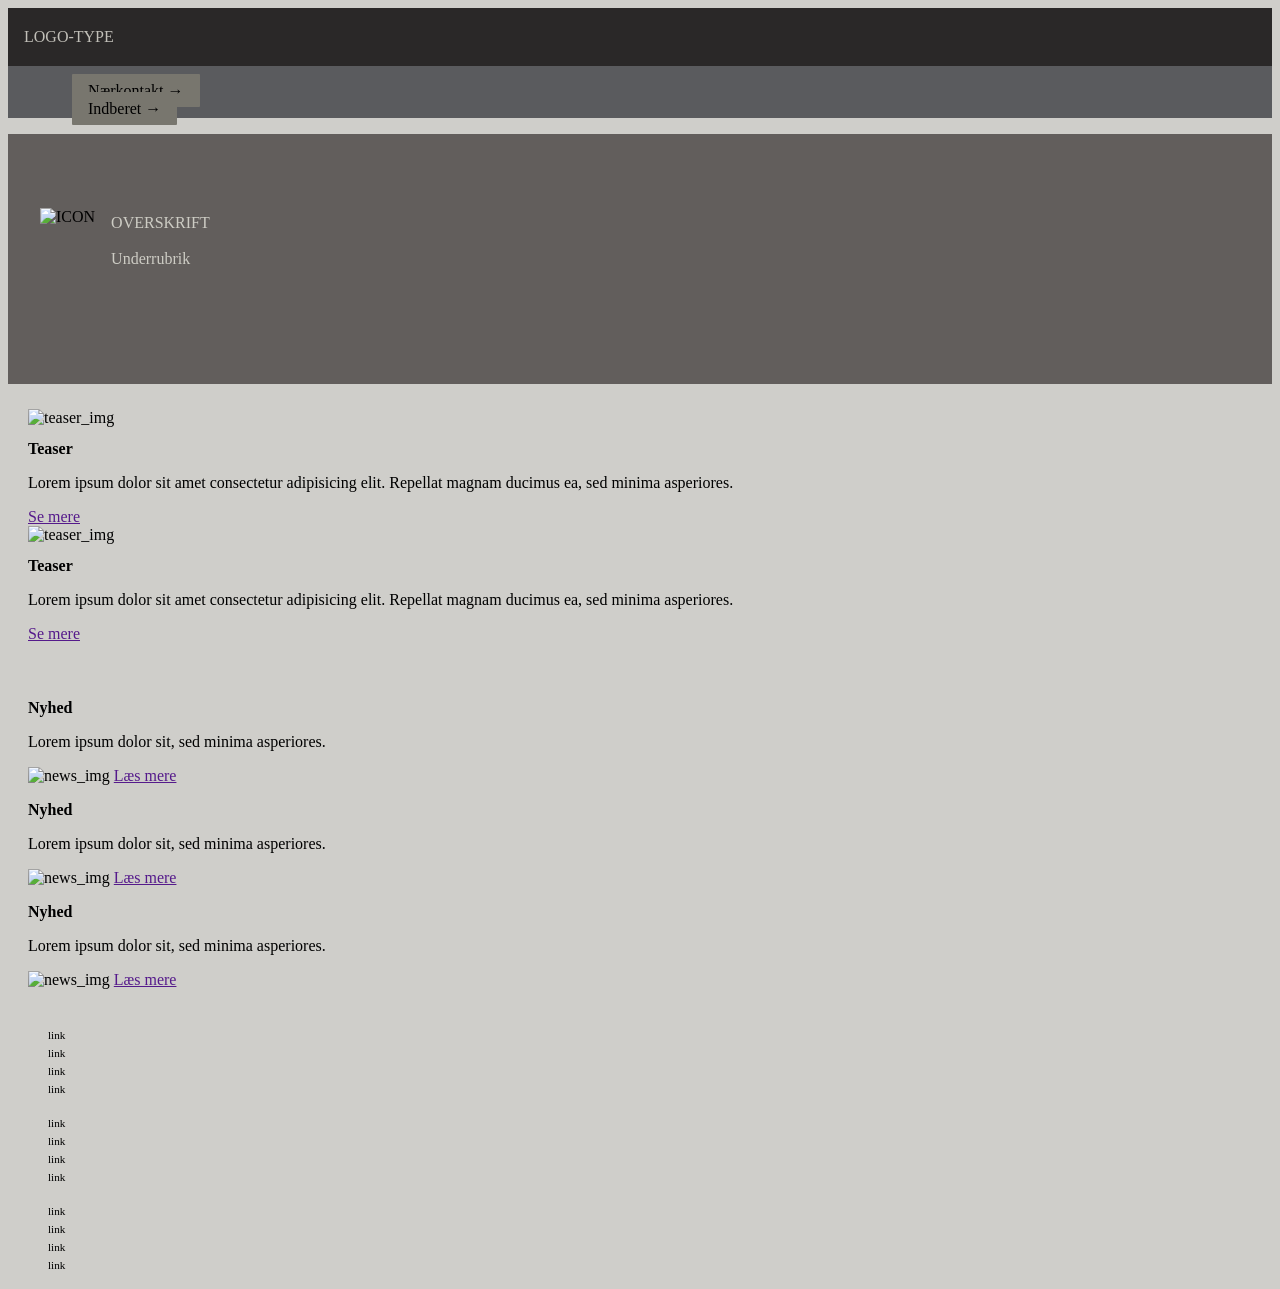
==== index.html @ 65f19b1c "Initializes project" ====
<!DOCTYPE html>
<html lang="en">
  <head>
    <meta charset="UTF-8" />
    <meta http-equiv="X-UA-Compatible" content="IE=edge" />
    <meta name="viewport" content="width=device-width, initial-scale=1.0" />
    <link rel="stylesheet" href="css/reset.css" />
    <link rel="stylesheet" href="css/custom.css" />
    <link rel="stylesheet" href="css/fonts.css" />
    <link rel="stylesheet" href="css/general.css" />
    <link rel="stylesheet" href="css/layout.css" />
    <link rel="stylesheet" href="css/burger.css" />
    <link rel="stylesheet" href="css/cards.css" />
    <link rel="icon" type="image/png" href="img/fav.png" />
    <title>Emergency Site</title>
  </head>
  <body id="frontpage">
    <header>
      <nav>
        <div id="logotype-wrapper" class="logo">
          <a href="index.html"> LOGO-TYPE </a>
        </div>
        <ul class="menu">
          <li><a class="menuItem" href="instruction.html">Nærkontakt </a></li>
          <li><a class="menuItem" href="register.html">Indberet</a></li>
        </ul>
        <button class="burger">
          <span class="line"></span>
          <span class="line"></span>
          <span class="line"></span>
        </button>
      </nav>
    </header>
    <section id="main-disclamer">
      <div id="main-disclamer-content">
        <img src="warning" alt="ICON" />
        <div>
          <h1>OVERSKRIFT</h1>
          <p class="sub">Underrubrik</p>
        </div>
      </div>
    </section>
    <main>
      <section id="daily">
        <article class="daily_card">
          <img src="" alt="teaser_img" />
          <div class="daily_text">
            <h2>Teaser</h2>
            <p>
              Lorem ipsum dolor sit amet consectetur adipisicing elit. Repellat
              magnam ducimus ea, sed minima asperiores.
            </p>
            <a href="" class="cta_btn">Se mere</a>
          </div>
        </article>
        <article class="daily_card">
          <img src="" alt="teaser_img" />
          <div class="daily_text">
            <h2>Teaser</h2>
            <p>
              Lorem ipsum dolor sit amet consectetur adipisicing elit. Repellat
              magnam ducimus ea, sed minima asperiores.
            </p>
            <a href="" class="cta_btn">Se mere</a>
          </div>
        </article>
      </section>
      <section id="breaking">
        <article class="news_card">
          <h3>Nyhed</h3>
          <p>Lorem ipsum dolor sit, sed minima asperiores.</p>
          <img src="" alt="news_img" />
          <a class="cta_btn" href="">Læs mere</a>
        </article>
        <article class="news_card">
          <h3>Nyhed</h3>
          <p>Lorem ipsum dolor sit, sed minima asperiores.</p>
          <img src="" alt="news_img" />
          <a class="cta_btn" href="">Læs mere</a>
        </article>
        <article class="news_card">
          <h3>Nyhed</h3>
          <p>Lorem ipsum dolor sit, sed minima asperiores.</p>
          <img src="" alt="news_img" />
          <a class="cta_btn" href="">Læs mere</a>
        </article>
      </section>
    </main>

    <footer>
      <nav class="some">
        <ul>
          <li><a href="">link</a></li>
          <li><a href="">link</a></li>
          <li><a href="">link</a></li>
          <li><a href="">link</a></li>
        </ul>
      </nav>
      <nav class="another">
        <ul>
          <li><a href="">link</a></li>
          <li><a href="">link</a></li>
          <li><a href="">link</a></li>
          <li><a href="">link</a></li>
        </ul>
      </nav>
      <nav class="yetanother">
        <ul>
          <li><a href="">link</a></li>
          <li><a href="">link</a></li>
          <li><a href="">link</a></li>
          <li><a href="">link</a></li>
        </ul>
      </nav>
    </footer>
    <script src="js/burger.js"></script>
    <!-- <script src="js/main.js"></script> -->
  </body>
</html>
---- css/custom.css ----
:root {
  /* Colours */
  --color-bg: #cfceca; /* page background /*

  /* Header */
  --color-head-bg: #625e5c;

  /* Logotype */
  --color-logotype-bg: #2a2828;
  --color-text-logotype: #c1bfb8;
  --font-logotype-size: 1rem;

  /* Global menu */
  --color-menu-bg: #5a5b5e;
  /* Links */
  --color-link-bg: #78766e;
  --color-link-hover: #fff; /* used */
  --color-link-active: #99958f; /* used */
  --border-radius-links: 1px;

  /* Headlines og rubrik */
  --font-h1-size: 1rem;
  --font-sub1-size: 1rem;
  --font-h2-size: 1rem;
  --font-h3-size: 1rem;
  --color-headline-bg: #4b4545;
  --color-headline-text-page: #42413d;

  /* Tekst */
  --color-text: #000;
  --color-text-inverted: #cdccc4;

  /*  Marginer */
  --margin-head-bottom: 5px;

  /* Borders */
  --border-radius: 5px;

  /* Cards */
  --color-card-bg: #8a8585;
  --color-cta-card-bg: #d5d2d0;
  /* news-cards */
  --color-news-bg: #dbdad4;
  --color-news-bg-inverted: #585a5e;
  --color-cta-newscard-bg: #787473;
  --color-cta-newscard-bg-inverted: #7b7d83;

  /* Fonts */
  --font-family-sans: ui-sans-serif;
  /* --font-weight-light: 300;
  --font-weight-regular: 400;
  --font-weight-medium: 500;
  --font-weight-bold: 700; */

  /* Text sizes */
  --logotype-size: 1rem;
  --headline1-size: 2rem;
  --headline2-size: 1rem;
  --headline3-size: 1rem;
  --bodytext-size: 1rem;
  --cta-text-size: 1rem;
  --followup-text-size: 1rem;
  --form-submit-size: 1rem;

  /* Infographics */
  --color-info-bg: #676161;
  --color-infobox-1-bg: #cfcec6;
  --color-infobox-2-bg: #969995;
}
---- css/fonts.css ----
@font-face {
  font-family: "Rubik";
  src: url("../fonts/Rubik-VariableFont_wght.woff2") format("woff2"), url("/fonts/Rubik-Regular.woff") format("woff");
  font-weight: var(--font-weight-regular);
  font-style: normal;
}

@font-face {
  font-family: "Rubik";
  src: url("../fonts/Rubik-VariableFont_wght.woff2") format("woff2");
  font-weight: var(--font-weight-bold);
  font-style: normal;
}

@font-face {
  font-family: "Rubik";
  src: url("../fonts/Rubik-VariableFont_wght.woff2") format("woff2");
  font-weight: var(--font-weight-light);
  font-style: normal;
}
@font-face {
  font-family: "Rubik";
  src: url("../fonts/Rubik-VariableFont_wght.woff2") format("woff2");
  font-weight: var(--font-weight-medium);
  font-style: normal;
}
---- css/general.css ----
html {
  font-family: var(--font-family-sans);
  color: var(--color-text);
  background-color: var(--color-bg);
}

header {
  height: min-content;
}

#main-disclamer {
  height: 225px;
  background-color: var(--color-head-bg);
  display: flex;
  justify-content: flex-start;
  align-items: center;
  padding-left: 2rem;
  padding-bottom: 2%;
  margin-bottom: var(--margin-head-bottom);
}

#main-disclamer-content {
  display: flex;
  column-gap: 1rem;
}

main section {
  padding: 20px;
  border-radius: var(--border-radius);
}

h1 {
  font-size: var(--font-h1-size);
  font-weight: var(--font-weight-bold);
  color: var(--color-text-inverted);
  margin: 5px 0;
  line-height: 1.3rem;
  text-align: left;
}

#instruction h1,
#register h1 {
  margin: 40px 0 20px 0;
  padding: 15px 30px;
  background-color: var(--color-head-bg);
  font-size: var(--font-h2-size);
}

#instruction p {
  grid-column: 1/-1;
  margin-bottom: 20px;
  font-size: var(--font-h2-size);
  line-height: 1.5rem;
}

.sub {
  font-size: var(--font-sub1-size);
  font-weight: var(--font-weight-light);
  color: var(--color-text-inverted);
}

h2 {
  font-size: var(--headline2-size);
}

h3 {
  font-size: var(--headline3-size);
}

main>h1 {
  width: calc(80% - 6rem);
}

/* NAVIGATION STRUCTURES */
header>nav {
  height: 100%;
  background-color: var(--color-menu-bg);
}

nav ul {
  list-style: none;
}

a {
  font-family: var(--font-family-sans);
}

nav a {
  text-decoration: none;
  color: var(--color-text);
}

/* Måske skal du lave en ny regel for logotype-wrapper, når du har lavet din logotype */
#logotype-wrapper {
  background-color: var(--color-logotype-bg);
  display: flex;
  justify-content: flex-start;
  align-items: center;
  height: 3.6rem;
}

#logotype-wrapper>a {
  color: var(--color-text-logotype);
  font-size: var(--font-logotype-size);
  font-weight: var(--font-weight-medium);
  width: max-content;
  margin-left: 1rem;
}

/* Global menu */
header nav li a {
  margin: 1.5rem;
  background-color: var(--color-link-bg);
  color: var(--color-text);
  font-size: var(--followup-text-size);
  padding: 0.5rem 1rem;
  border-radius: var(--border-radius-links);
}

/* Pilen efter menu-tekst */
header>nav li>a:after {
  content: " \2192";
}

/* Global menu hover effekt - Lav den om til det, du synes */
nav a:hover {
  background-color: var(--color-link-hover);
}

nav a:active {
  background-color: var(--color-link-active);
}

/* FOOTER */
footer a {
  font-size: 0.7rem;
}
---- css/burger.css ----
.burger {
  width: 30px;
  height: 20px;
  cursor: pointer;
}

.burger .line {
  display: block;
  width: 100%;
  height: 2px;
  background-color: #333333;
  margin-bottom: 5px;
  transition: 0.2s linear;
}
.burger {
  display: none;
}
@media screen and (width < 800px) {
  .menu {
    display: none;
  }
  .logo {
    flex: 0 0 50vw;
  }
  .burger {
    display: block;
    background-color: transparent;
    border: 0;
    flex: 0 0 auto;
    margin: 0 20px;
  }
  .burger.active .line:nth-child(1) {
    transform: rotate(45deg) translate(5px, 5px);
    transition: 0.2s linear;
  }
  .burger.active .line:nth-child(2) {
    opacity: 0;
    transition: 0.15s linear;
  }
  .burger.active .line:nth-child(3) {
    transform: rotate(-45deg) translate(5px, -5px);
    transition: 0.2s linear;
  }
  nav.active .menu {
    display: block;
    background-color: var(--color-menu-bg);
    position: absolute;
    top: 3.6rem;
    right: 0;
    width: clamp(200px, 50vw, 400px);
    z-index: 1;
    opacity: 0.8;
  }
  header > nav li > a:after {
    content: "";
  }
  nav.active .menu li {
    margin: 40px 20px;
    text-align: right;
  }
  nav.active .menu a {
    font-size: 24px;
  }
}
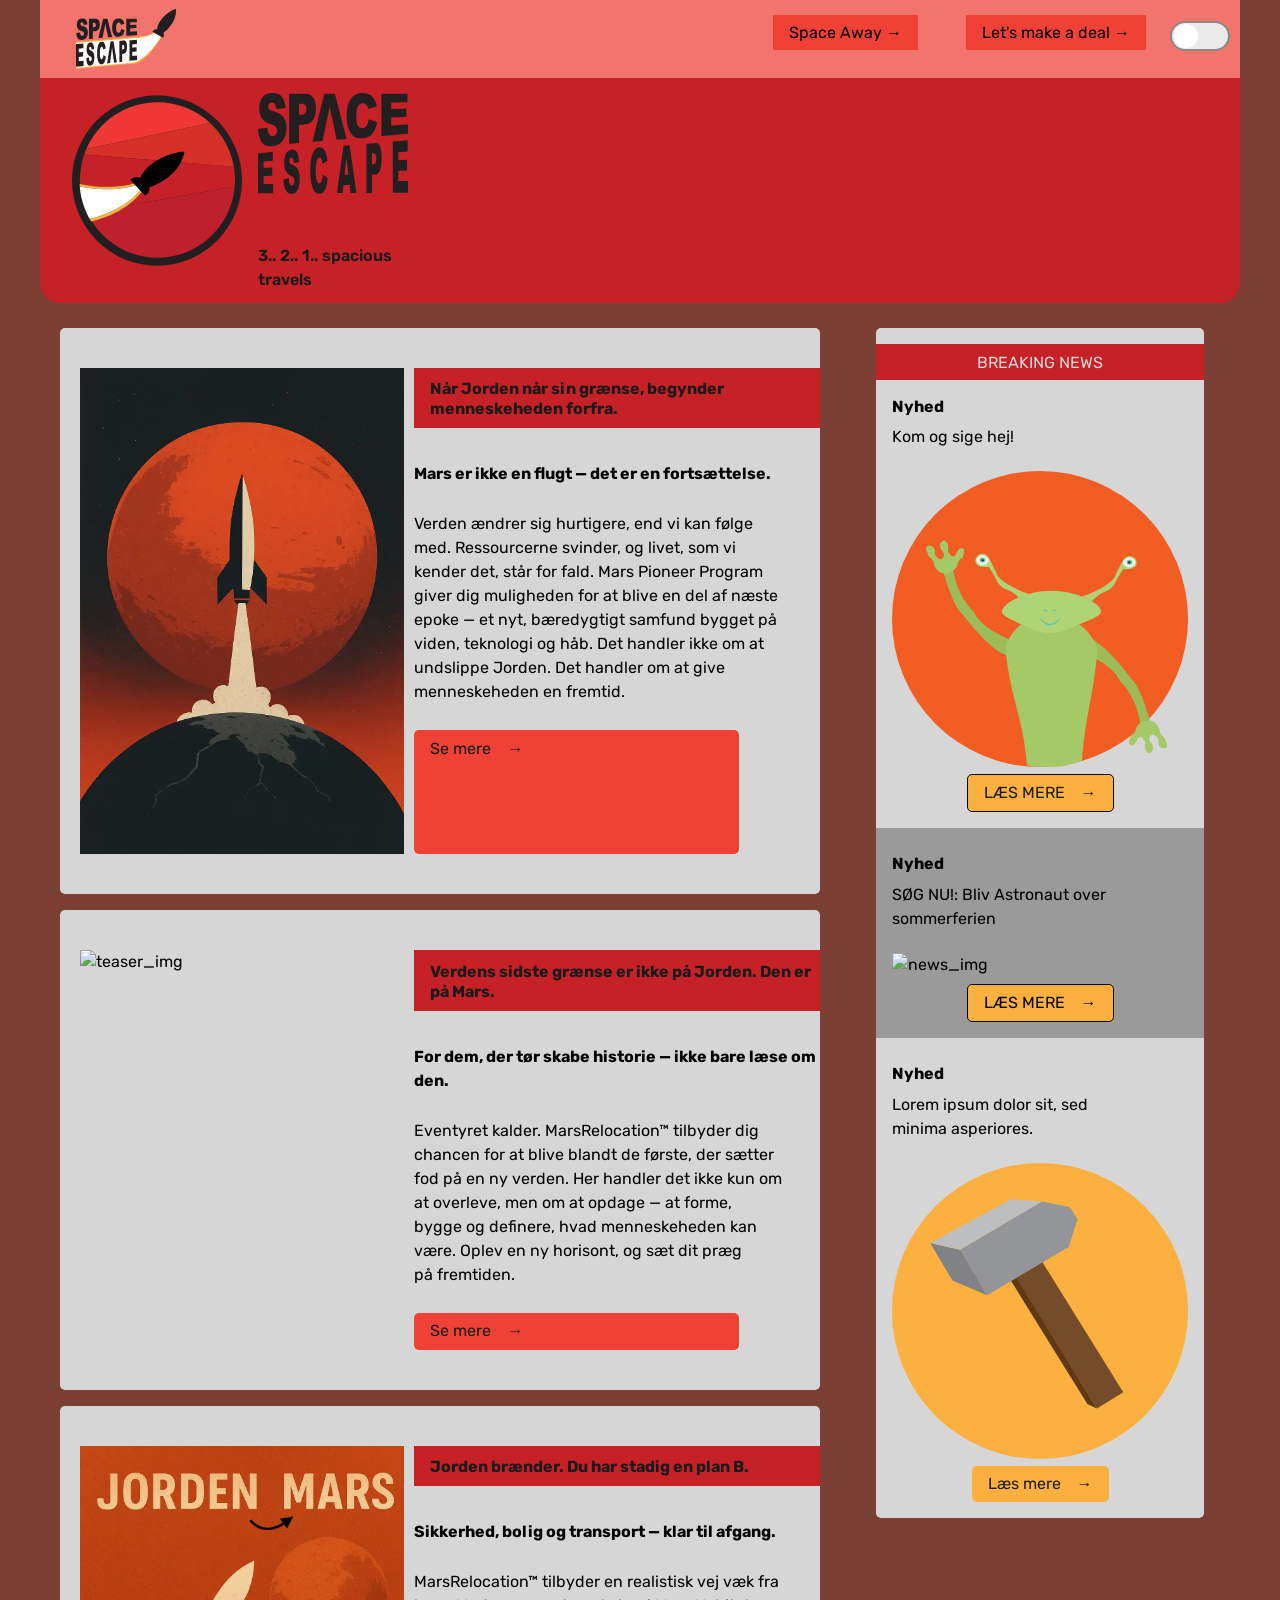
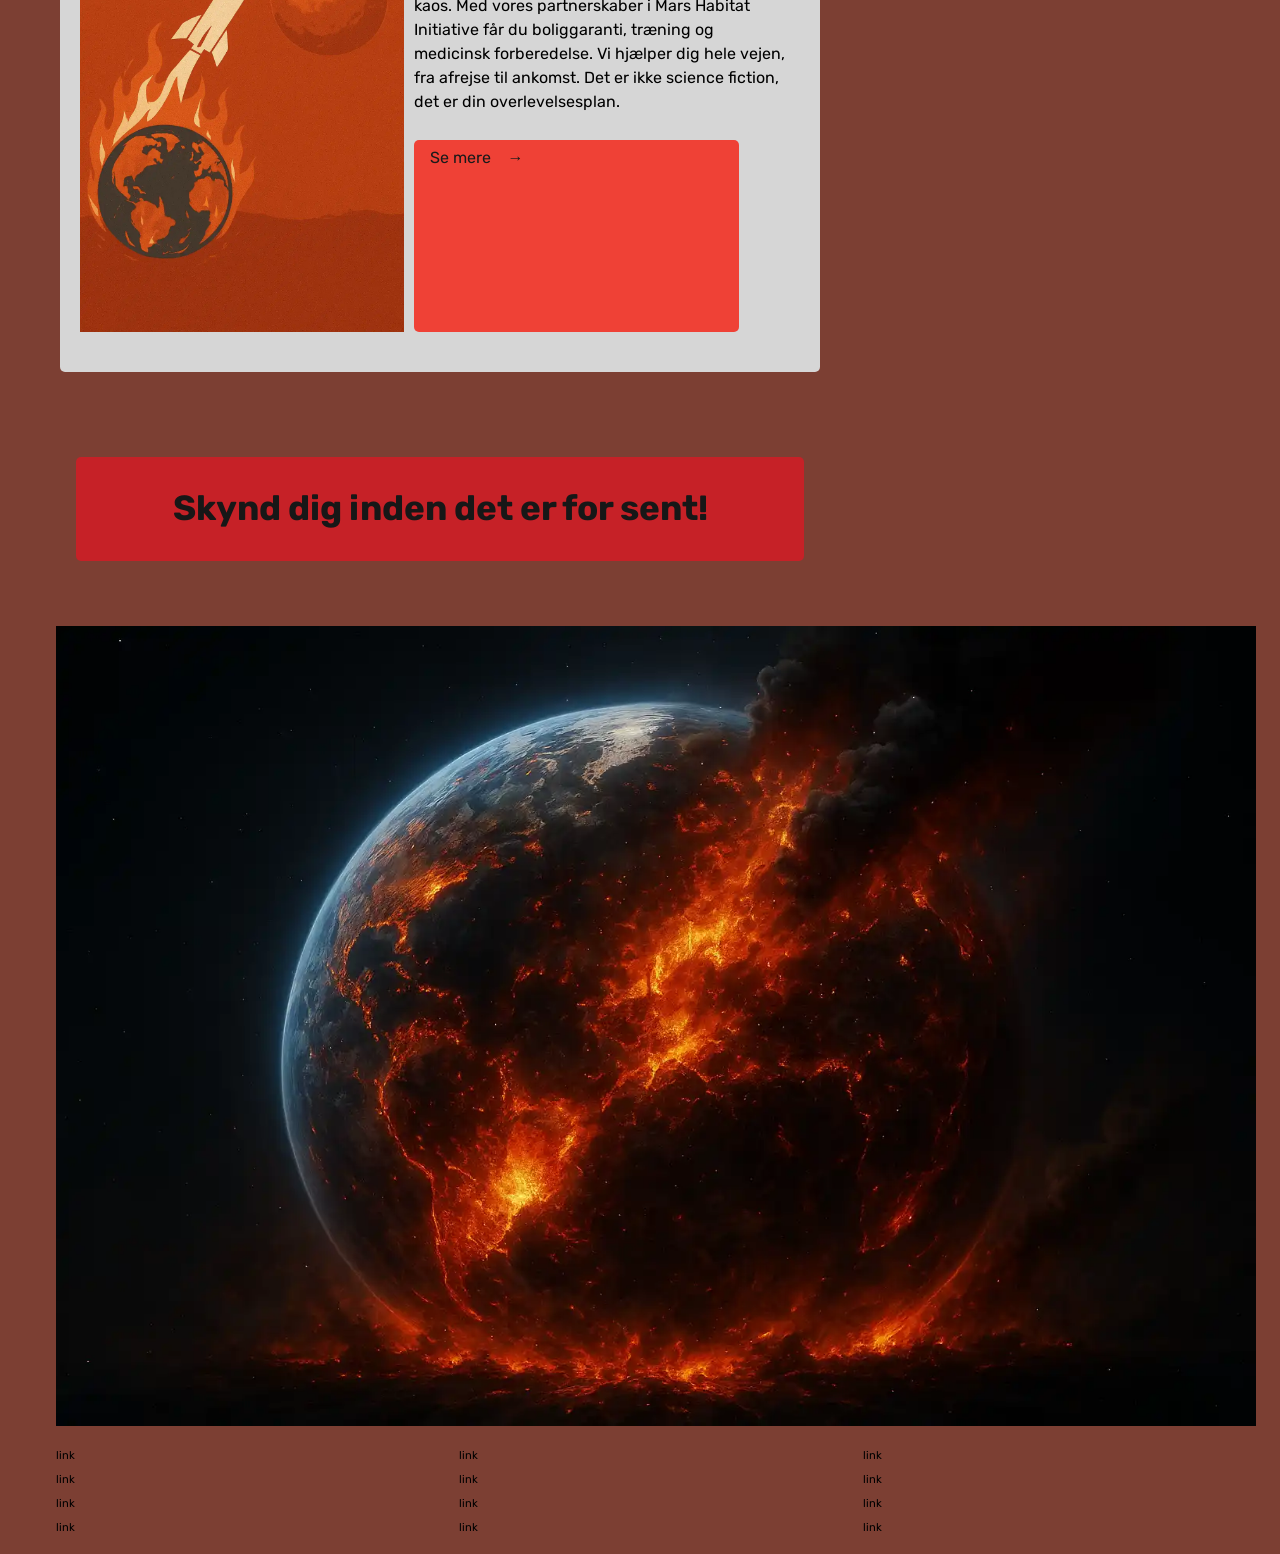
==== commit 1764a9e3: "version 3" ====
--- a/index.html
+++ b/index.html
@@ -1,119 +1,200 @@
 <!DOCTYPE html>
 <html lang="en">
-  <head>
-    <meta charset="UTF-8" />
-    <meta http-equiv="X-UA-Compatible" content="IE=edge" />
-    <meta name="viewport" content="width=device-width, initial-scale=1.0" />
-    <link rel="stylesheet" href="css/reset.css" />
-    <link rel="stylesheet" href="css/custom.css" />
-    <link rel="stylesheet" href="css/fonts.css" />
-    <link rel="stylesheet" href="css/general.css" />
-    <link rel="stylesheet" href="css/layout.css" />
-    <link rel="stylesheet" href="css/burger.css" />
-    <link rel="stylesheet" href="css/cards.css" />
-    <link rel="icon" type="image/png" href="img/fav.png" />
-    <title>Emergency Site</title>
-  </head>
-  <body id="frontpage">
-    <header>
-      <nav>
-        <div id="logotype-wrapper" class="logo">
-          <a href="index.html"> LOGO-TYPE </a>
-        </div>
-        <ul class="menu">
-          <li><a class="menuItem" href="instruction.html">Nærkontakt </a></li>
-          <li><a class="menuItem" href="register.html">Indberet</a></li>
-        </ul>
-        <button class="burger">
-          <span class="line"></span>
-          <span class="line"></span>
-          <span class="line"></span>
-        </button>
-      </nav>
-    </header>
-    <section id="main-disclamer">
-      <div id="main-disclamer-content">
-        <img src="warning" alt="ICON" />
-        <div>
-          <h1>OVERSKRIFT</h1>
-          <p class="sub">Underrubrik</p>
-        </div>
+
+<head>
+  <meta charset="UTF-8" />
+  <meta http-equiv="X-UA-Compatible" content="IE=edge" />
+  <meta name="viewport" content="width=device-width, initial-scale=1.0" />
+  <link rel="stylesheet" href="css/reset.css" />
+  <link rel="stylesheet" href="css/custom.css" />
+  <link rel="stylesheet" href="css/fonts.css" />
+  <link rel="stylesheet" href="css/general.css" />
+  <link rel="stylesheet" href="css/layout.css" />
+  <link rel="stylesheet" href="css/burger.css" />
+  <link rel="stylesheet" href="css/cards.css" />
+  <link rel="stylesheet" href="css/infographic.css">
+  <link rel="icon" type="image/png" href="img/fav.png" />
+  <title>Emergency Site</title>
+</head>
+
+<body id="frontpage">
+  <header>
+    <nav>
+      <div id="logotype-wrapper" class="logo">
+        <a href="index.html">
+          <img src="img/Logo_type.svg" alt="">
+        </a>
       </div>
+      <ul class="menu">
+        <li><a class="menuItem" href="instruction.html">Space Away </a></li>
+        <li><a class="menuItem" href="register.html">Let's make a deal</a></li>
+        <li><button id="theme-toggle" class="slider-toggle">
+            <div class="knob"></div>
+          </button></li>
+        <!-- /*<button id="btn_tog">Light/dark</button>*/  -->
+      </ul>
+      <button class="burger">
+        <span class="line"></span>
+        <span class="line"></span>
+        <span class="line"></span>
+      </button>
+    </nav>
+  </header>
+  <section id="main-disclamer">
+    <div id="main-disclamer-content">
+      <img src="img/space-ships.svg" alt="ICON" />
+      <div>
+        <img src="img/Logo_space.svg" alt="" id="logo_space">
+        <!-- <h1 id="space_h1">SPACE</h1>
+        <h1>ESCAPE</h1> -->
+        <p class="sub">3.. 2.. 1.. spacious travels</p>
+      </div>
+    </div>
+  </section>
+
+  <main>
+
+    <section id="daily">
+
+      <article class="daily_card">
+        <img src="img/RejsenTilMars.webp" alt="teaser_img" />
+        <div class="daily_text">
+          <h2>Når Jorden når sin grænse, begynder menneskeheden forfra.</h2>
+          <h3>Mars er ikke en flugt — det er en fortsættelse.</h3>
+          <p>
+            Verden ændrer sig hurtigere, end vi kan følge med. Ressourcerne svinder, og livet, som vi kender det, står
+            for fald.
+            Mars Pioneer Program giver dig muligheden for at blive en del af næste epoke — et nyt, bæredygtigt samfund
+            bygget på
+            viden, teknologi og håb. Det handler ikke om at undslippe Jorden. Det handler om at give menneskeheden en
+            fremtid.
+          </p>
+          <a href="" class="cta_btn">Se mere</a>
+        </div>
+      </article>
+
+      <article class="daily_card">
+        <img src="img/livetpåmars.webp" alt="teaser_img" />
+        <div class="daily_text">
+          <h2>Verdens sidste grænse er ikke på Jorden. Den er på Mars.</h2>
+          <h3>For dem, der tør skabe historie — ikke bare læse om den.</h3>
+          <p>
+            Eventyret kalder. MarsRelocation™ tilbyder dig chancen for at blive blandt de første, der sætter fod på en
+            ny verden.
+            Her handler det ikke kun om at overleve, men om at opdage — at forme, bygge og definere, hvad menneskeheden
+            kan være.
+            Oplev en ny horisont, og sæt dit præg på fremtiden.
+          </p>
+          <a href="" class="cta_btn">Se mere</a>
+        </div>
+      </article>
+
+      <article class="daily_card">
+        <img src="img/jordentilmars.webp" alt="teaser_img" id="jorden_mars" />
+        <div class="daily_text">
+          <h2>Jorden brænder. Du har stadig en plan B.</h2>
+          <h3>Sikkerhed, bolig og transport — klar til afgang.</h3>
+          <p>
+            MarsRelocation™ tilbyder en realistisk vej væk fra kaos. Med vores partnerskaber i Mars Habitat Initiative
+            får du
+            boliggaranti, træning og medicinsk forberedelse. Vi hjælper dig hele vejen, fra afrejse til ankomst. Det er
+            ikke
+            science fiction, det er din overlevelsesplan.
+          </p>
+          <a href="" class="cta_btn">Se mere</a>
+        </div>
+      </article>
+
     </section>
-    <main>
-      <section id="daily">
-        <article class="daily_card">
-          <img src="" alt="teaser_img" />
-          <div class="daily_text">
-            <h2>Teaser</h2>
-            <p>
-              Lorem ipsum dolor sit amet consectetur adipisicing elit. Repellat
-              magnam ducimus ea, sed minima asperiores.
-            </p>
-            <a href="" class="cta_btn">Se mere</a>
-          </div>
-        </article>
-        <article class="daily_card">
-          <img src="" alt="teaser_img" />
-          <div class="daily_text">
-            <h2>Teaser</h2>
-            <p>
-              Lorem ipsum dolor sit amet consectetur adipisicing elit. Repellat
-              magnam ducimus ea, sed minima asperiores.
-            </p>
-            <a href="" class="cta_btn">Se mere</a>
-          </div>
-        </article>
-      </section>
-      <section id="breaking">
-        <article class="news_card">
-          <h3>Nyhed</h3>
-          <p>Lorem ipsum dolor sit, sed minima asperiores.</p>
-          <img src="" alt="news_img" />
-          <a class="cta_btn" href="">Læs mere</a>
-        </article>
-        <article class="news_card">
-          <h3>Nyhed</h3>
-          <p>Lorem ipsum dolor sit, sed minima asperiores.</p>
-          <img src="" alt="news_img" />
-          <a class="cta_btn" href="">Læs mere</a>
-        </article>
-        <article class="news_card">
-          <h3>Nyhed</h3>
-          <p>Lorem ipsum dolor sit, sed minima asperiores.</p>
-          <img src="" alt="news_img" />
-          <a class="cta_btn" href="">Læs mere</a>
-        </article>
-      </section>
-    </main>
-
-    <footer>
-      <nav class="some">
-        <ul>
-          <li><a href="">link</a></li>
-          <li><a href="">link</a></li>
-          <li><a href="">link</a></li>
-          <li><a href="">link</a></li>
-        </ul>
-      </nav>
-      <nav class="another">
-        <ul>
-          <li><a href="">link</a></li>
-          <li><a href="">link</a></li>
-          <li><a href="">link</a></li>
-          <li><a href="">link</a></li>
-        </ul>
-      </nav>
-      <nav class="yetanother">
-        <ul>
-          <li><a href="">link</a></li>
-          <li><a href="">link</a></li>
-          <li><a href="">link</a></li>
-          <li><a href="">link</a></li>
-        </ul>
-      </nav>
-    </footer>
-    <script src="js/burger.js"></script>
-    <!-- <script src="js/main.js"></script> -->
-  </body>
-</html>
+
+
+
+    <section id="breaking">
+      <article class="news_card">
+        <h3>Nyhed</h3>
+        <p>Kom og sige hej!</p>
+        <img src="img/Man-mars.svg" alt="news_img" id="liv_mars" />
+
+        <button class="cta_btn" popovertarget="popup">LÆS MERE</button>
+
+        <div popover id="popup">
+          <button id="close_btn" popovertarget="popup">LUK</button>
+          <h2>Din nye nabo venter</h2>
+          <p>Din nye Mars-villa venter og de orange stepper er klar til at blive udforsket. Glæd dig til at nye
+            relationer med både
+            nye og gamle beboere, fx Fjong som har boet og været med til at starte bo-fællesskabet mellem os og
+            Mars-boerne.</p>
+          <img src="img/Man-mars.svg" alt="">
+
+        </div>
+
+      </article>
+
+      <article class="news_card">
+        <h3>Nyhed</h3>
+        <p>SØG NU!: Bliv Astronaut over sommerferien</p>
+        <img src="img/spaceship.svg" alt="news_img" />
+
+        <button class="cta_btn" popovertarget="popup">LÆS MERE</button>
+
+        <div popover id="popup">
+          <button id="close_btn" popovertarget="popup">LUK</button>
+          <h2>Universet venter, tage dit næster skidt mod vores nye civilisation.</h2>
+          <p>Bliv en af de første Astronauter til at sætte fod på Mars' røde overflade, søg optagelse nu og bliv flyve
+            klar efter sommerferien.</p>
+          <img src="img/Logo_space.svg" alt="">
+
+        </div>
+
+      </article>
+
+      <article class="news_card">
+        <h3>Nyhed</h3>
+        <p>Lorem ipsum dolor sit, sed minima asperiores.</p>
+        <img src="img/DIYrocket.svg" alt="news_img" />
+        <a class="cta_btn" href="">Læs mere</a>
+      </article>
+
+    </section>
+
+    <section id="jord_klode">
+      <h2 id="big_hero">Skynd dig inden det er for sent!</h2>
+    </section>
+    <img id="jord_under" src="img/jord_klode.webp" alt="">
+
+  </main>
+
+  <footer>
+    <nav class="some">
+      <ul>
+        <li><a href="">link</a></li>
+        <li><a href="">link</a></li>
+        <li><a href="">link</a></li>
+        <li><a href="">link</a></li>
+      </ul>
+    </nav>
+    <nav class="another">
+      <ul>
+        <li><a href="">link</a></li>
+        <li><a href="">link</a></li>
+        <li><a href="">link</a></li>
+        <li><a href="">link</a></li>
+      </ul>
+    </nav>
+    <nav class="yetanother">
+      <ul>
+        <li><a href="">link</a></li>
+        <li><a href="">link</a></li>
+        <li><a href="">link</a></li>
+        <li><a href="">link</a></li>
+      </ul>
+    </nav>
+  </footer>
+  <script src="js/burger.js"></script>
+  <script src="js/dialog.js"></script>
+  <script src="js/lightdark.js"></script>
+
+  <!-- <script src="js/main.js"></script> -->
+</body>
+
+</html>
--- a/css/custom.css
+++ b/css/custom.css
@@ -1,34 +1,88 @@
+html.dark {
+  color-scheme: dark;
+}
+
+.slider-toggle {
+  width: 60px;
+  height: 30px;
+  border-radius: 30px;
+  border: 2px solid #888;
+  background: #eaeaea;
+  cursor: pointer;
+  position: relative;
+  padding: 0;
+  margin-right: 10px;
+  transition: background 0.25s, border-color 0.25s;
+}
+
+.slider-toggle.dark {
+  background: #333;
+  border-color: #aaa;
+}
+
+.knob {
+  width: 24px;
+  height: 24px;
+  background: white;
+  border-radius: 50%;
+  position: absolute;
+  top: 1px;
+  left: 2px;
+  transition: transform 0.25s;
+}
+
+.slider-toggle.dark .knob {
+  transform: translateX(28px);
+}
+
+/* button {
+    border: none;
+    background: Canvas;
+    color: CanvasText;
+    border: 1px solid currentColor;
+    text-box: cap alphabetic;
+    padding: 1cap;
+    border-radius: 5px;
+    cursor: pointer;
+  } */
+
 :root {
   /* Colours */
-  --color-bg: #cfceca; /* page background /*
+  --color-bg: #7c3f33; /* page background /*
+
+  /*** Light / dark-mode ***/
+  color-scheme: light;
+
+  --color-bg: light-dark(#7c3f33, #1d1d1d);
+  --background-primary: light-dark(#000, #1b1b1b);
 
   /* Header */
-  --color-head-bg: #625e5c;
+  --color-head-bg: #c62127;
 
   /* Logotype */
-  --color-logotype-bg: #2a2828;
+  --color-logotype-bg: ;
   --color-text-logotype: #c1bfb8;
   --font-logotype-size: 1rem;
 
   /* Global menu */
-  --color-menu-bg: #5a5b5e;
+  --color-menu-bg: #f3746c;
   /* Links */
-  --color-link-bg: #78766e;
-  --color-link-hover: #fff; /* used */
-  --color-link-active: #99958f; /* used */
+  --color-link-bg: #ef4136;
+  /*--color-link-hover: #fff; /* used */
+  /*--color-link-active: #99958f; /* used */
   --border-radius-links: 1px;
 
   /* Headlines og rubrik */
-  --font-h1-size: 1rem;
+  --font-h1-size: 3rem;
   --font-sub1-size: 1rem;
   --font-h2-size: 1rem;
   --font-h3-size: 1rem;
-  --color-headline-bg: #4b4545;
-  --color-headline-text-page: #42413d;
+  --color-headline-bg: #c62127;
+  --color-headline-text-page: #d6d6d6;
 
   /* Tekst */
   --color-text: #000;
-  --color-text-inverted: #cdccc4;
+  --color-text-inverted: #1a1a1a;
 
   /*  Marginer */
   --margin-head-bottom: 5px;
@@ -37,17 +91,18 @@
   --border-radius: 5px;
 
   /* Cards */
-  --color-card-bg: #8a8585;
-  --color-cta-card-bg: #d5d2d0;
+  --color-card-bg: #d6d6d6;
+  --color-cta-card-bg: #ef4136;
   /* news-cards */
-  --color-news-bg: #dbdad4;
-  --color-news-bg-inverted: #585a5e;
-  --color-cta-newscard-bg: #787473;
-  --color-cta-newscard-bg-inverted: #7b7d83;
+  --color-news-bg: #d6d6d6;
+  --color-news-bg-inverted: #9a9a9a;
+  --color-cta-newscard-bg: #fbb040;
+  --color-cta-newscard-bg-inverted: #fbb040;
 
   /* Fonts */
-  --font-family-sans: ui-sans-serif;
-  /* --font-weight-light: 300;
+  --font-family-sans: "Rubik", ui-sans-serif;
+  --font-weight-light: 600;
+  /*
   --font-weight-regular: 400;
   --font-weight-medium: 500;
   --font-weight-bold: 700; */
@@ -63,7 +118,12 @@
   --form-submit-size: 1rem;
 
   /* Infographics */
-  --color-info-bg: #676161;
-  --color-infobox-1-bg: #cfcec6;
-  --color-infobox-2-bg: #969995;
+  --color-info-bg: #000000;
+  --color-infobox-1-bg: #f3746c;
+  --color-infobox-2-bg: #ee372b;
 }
+
+/*** summery ***/
+.sum_bg {
+  color: lightgray;
+}
--- a/css/general.css
+++ b/css/general.css
@@ -17,11 +17,16 @@
   padding-left: 2rem;
   padding-bottom: 2%;
   margin-bottom: var(--margin-head-bottom);
+  border-end-end-radius: 20px;
+  border-end-start-radius: 20px;
 }
 
 #main-disclamer-content {
   display: flex;
   column-gap: 1rem;
+  width: 170px;
+  height: auto;
+  padding-top: 5px;
 }
 
 main section {
@@ -67,12 +72,12 @@
   font-size: var(--headline3-size);
 }
 
-main>h1 {
+main > h1 {
   width: calc(80% - 6rem);
 }
 
 /* NAVIGATION STRUCTURES */
-header>nav {
+header > nav {
   height: 100%;
   background-color: var(--color-menu-bg);
 }
@@ -97,9 +102,12 @@
   justify-content: flex-start;
   align-items: center;
   height: 3.6rem;
+  margin-top: 10px;
+  margin-bottom: 10px;
+  margin-left: 20px;
 }
 
-#logotype-wrapper>a {
+#logotype-wrapper > a {
   color: var(--color-text-logotype);
   font-size: var(--font-logotype-size);
   font-weight: var(--font-weight-medium);
@@ -118,7 +126,7 @@
 }
 
 /* Pilen efter menu-tekst */
-header>nav li>a:after {
+header > nav li > a:after {
   content: " \2192";
 }
 
@@ -134,4 +142,4 @@
 /* FOOTER */
 footer a {
   font-size: 0.7rem;
-}+}
--- a/css/layout.css
+++ b/css/layout.css
@@ -0,0 +1,119 @@
+/* LAYOUT FOR MAIN CONTENT */
+body {
+  display: grid;
+  grid-template-rows: auto 1fr auto;
+  height: 100vh;
+  max-width: 1200px;
+  margin: 0 auto;
+}
+main {
+  display: grid;
+  row-gap: 1rem;
+}
+main > *:not(:first-child) {
+  margin: 0 1rem;
+}
+main {
+  grid-template-rows: min-content min-content 1fr min-content;
+}
+#instruction main {
+  grid-template-rows: min-content min-content min-content 1fr min-content;
+}
+/*** Forside ***/
+#logo_space {
+  padding-top: 40px;
+  width: 150px;
+}
+
+/*** instruktion ***/
+
+.din_rumrejse {
+  background-color: #d6d6d6;
+  border-radius: 20px;
+  padding: 20px;
+  padding-bottom: 100px;
+}
+
+/* LAYOUT FOR HEADER AND FOOTER */
+
+footer {
+  display: grid;
+  gap: 10px;
+}
+header nav,
+footer nav {
+  display: flex;
+  justify-content: space-between;
+  align-items: center;
+}
+header nav > * {
+  flex: 1;
+}
+nav ul {
+  display: flex;
+  justify-content: flex-end;
+}
+header ul {
+  height: 100%;
+  width: clamp(175px, 50%, 300px);
+}
+footer ul {
+  flex-direction: column;
+  padding-left: 1rem;
+}
+
+/* LAYOUT FOR SECTIONS */
+#daily,
+#breaking {
+  display: grid;
+}
+#daily {
+  grid-template-rows: repeat(2, minmax(200px, min-content));
+  gap: 1rem;
+}
+#breaking {
+  grid-template-rows: repeat(auto-fit, minmax(50px, min-content));
+  gap: 0;
+}
+
+@media (width > 600px) {
+  #frontpage > main {
+    grid-template-columns: 6fr 3fr;
+    grid-template-rows: auto 1fr auto;
+  }
+  #instruction > main,
+  #register > main {
+    grid-template-columns: 5fr 3fr;
+    grid-template-rows: auto auto 1fr auto;
+  }
+
+  .qr {
+    order: 1;
+  }
+
+  h1 {
+    grid-column: 1 / -1;
+    padding-bottom: 20px;
+  }
+
+  footer {
+    grid-template-columns: 1fr 1fr 1fr;
+  }
+}
+
+/* HOME-PAGE BOTTOM */
+#big_hero {
+  color: #171717;
+  text-align: center;
+  background-color: #c62127;
+  padding: 30px;
+  border-radius: 5px;
+  grid-column: 1/3;
+  font-size: 35px;
+}
+
+#jord_under {
+  grid-column: 1/3;
+  max-width: 100%;
+  height: auto;
+}
--- a/css/cards.css
+++ b/css/cards.css
@@ -0,0 +1,261 @@
+.daily_card {
+  background-color: var(--color-card-bg);
+  display: grid;
+  grid-template-columns: 4fr 5fr;
+  gap: 10px;
+  padding: 40px 0 40px 20px;
+  border-radius: var(--border-radius);
+  height: minmax(200px, min-content);
+}
+.daily_text {
+  display: grid;
+  grid-template-rows: repeat(3, min-content);
+  gap: 10px;
+}
+.daily_text h2 {
+  background-color: var(--color-headline-bg);
+  color: var(--color-text-inverted);
+  padding: calc(1.1rem / 1.5) 0 calc(1.1rem / 2) 1rem;
+  margin: 0 0 0.5rem 0;
+}
+.daily_text p {
+  padding-right: 2rem;
+  margin: 0 0 1rem 0;
+}
+.daily_text .cta_btn {
+  justify-self: left;
+  width: 80%;
+}
+.daily_img {
+  width: 100%;
+  height: 100%;
+  object-fit: cover;
+}
+.news_card {
+  background-color: var(--color-news-bg);
+  display: grid;
+  grid-template-rows: repeat(min-content);
+  gap: 0.4rem;
+  padding: 1rem 0;
+  height: minmax(300px, min-content);
+}
+.news_card:nth-child(2n) {
+  background-color: var(--color-news-bg-inverted);
+}
+.news_card > * {
+  padding: 0 1rem;
+}
+.news_card h3 {
+  margin: 0.5rem 0 0 0;
+}
+.news_card p {
+  margin: 0 0 1rem 0;
+}
+.news_card:first-child:before {
+  content: "BREAKING NEWS";
+  background-color: var(--color-headline-bg);
+  color: var(--color-headline-text-page);
+  font-size: var(--font-h3-size);
+  font-weight: var(--font-weight-medium);
+  text-align: center;
+  line-height: 1rem;
+  padding: calc(1.1rem / 1.5) 0 calc(1.1rem / 2) 0;
+}
+.news_card:first-child {
+  border-radius: var(--border-radius) var(--border-radius) 0 0;
+}
+.news_card:last-child {
+  border-radius: 0 0 var(--border-radius) var(--border-radius);
+}
+
+.news_card .cta_btn {
+  justify-self: center;
+}
+.cta_btn {
+  display: inline-block;
+  padding: 0.4rem 1rem;
+  background-color: var(--color-cta-card-bg);
+  color: var(--color-text-inverted);
+  text-decoration: none;
+  width: max-content;
+  border-radius: var(--border-radius);
+}
+.news_card .cta_btn {
+  background-color: var(--color-cta-newscard-bg);
+}
+.news_card:nth-of-type(2n) .cta_btn {
+  background-color: var(--color-cta-newscard-bg-inverted);
+  color: var(--color-text);
+}
+.cta_btn:after {
+  content: "\2192";
+  margin-left: 1rem;
+}
+
+dialog {
+  background-color: rgb(255, 210, 156);
+}
+
+::backdrop {
+  backdrop-filter: blur(5px);
+}
+
+/*Menu*/
+
+.logo {
+  img {
+    width: 100px;
+    height: auto;
+  }
+}
+
+.menuItem {
+  border: 3px;
+  border-color: #c62127;
+  outline: 5px black;
+}
+
+/* POP-UP */
+#popup {
+  max-width: 90vh;
+  opacity: 1;
+  transition: 3s;
+  img {
+    max-width: 400px;
+    place-self: center;
+    padding-bottom: 20px;
+  }
+}
+
+/* NEWS */
+
+#liv_mars {
+}
+
+/*** register ***/
+label {
+  display: flex;
+  margin-bottom: 6px;
+  font-weight: 600;
+}
+
+label.required::after {
+  content: " *";
+  color: red;
+}
+
+input {
+  background-color: aliceblue;
+}
+
+#reg_h1 {
+  font-size: 30px;
+}
+
+/*** register bg ***/
+
+.full_bg {
+  display: block;
+  background-color: #d6d6d6;
+  padding: 20px;
+  margin-top: 20px;
+  border-radius: 20px;
+}
+
+.summary_bg {
+  display: block;
+  background-color: #d6d6d6;
+  border-radius: 20px;
+  margin-top: 20px;
+}
+
+/* CSS Starter er tilføjet */
+/* Generelle styles */
+input {
+  border: 1px solid #ccc;
+  padding: 0.25rlh;
+  border-radius: 6px;
+  box-shadow: 0px 1px 2px #0001;
+}
+
+button {
+  border: 1px solid #000;
+  background-color: #000;
+  color: #fff;
+  border-radius: 6px;
+  padding: 0.25rlh 0.5rlh;
+  cursor: pointer;
+}
+
+.error-message {
+  color: darkred;
+}
+
+/* Form layout */
+form {
+  display: grid;
+  gap: 1rlh;
+  padding: 1rlh;
+
+  .form-group {
+    display: grid;
+    gap: 0.1rlh;
+  }
+
+  label:has(input) {
+    display: flex;
+    align-items: center;
+    gap: 0.25rlh;
+    justify-self: start;
+  }
+}
+Pseudo-classes :focus-visible {
+  /* virker til både knapper og input-felter, select, textarea, links mm. */
+  outline: 2px solid slateblue;
+  outline-offset: 1px;
+}
+/* Hover-styles */
+button:hover {
+  background: #222;
+}
+/* Active-styles (imens man klikker) */
+button:active {
+  scale: 0.98;
+}
+
+/* Valideringsregler */
+/* Skjul fejlmeddelelsen som standard */
+.error-message {
+  display: none;
+}
+.form-group:has(:required) {
+  label::after {
+    content: " *";
+    color: red;
+  }
+}
+/* Tilføj rød kant omkring input-feltet, hvis det er ugyldigt */
+.form-group:has(:user-invalid) {
+  input {
+    outline: 3px solid #f005;
+    border-color: darkred;
+  }
+  /* Vis fejlmeddelelsen, hvis feltet er ugyldigt */
+  .error-message {
+    display: block;
+  }
+}
+
+section {
+  display: grid;
+  gap: 1rlh;
+  align-content: start;
+}
+
+.output div {
+  background: #f5f5f5;
+  padding: 1rlh;
+  border-radius: 6px;
+  display: grid;
+  gap: 0.5rlh;
+}
--- a/css/infographic.css
+++ b/css/infographic.css
@@ -0,0 +1,72 @@
+#head-txt {
+  fill: rgb(54, 54, 54);
+}
+.info-graphic,
+.info-text {
+  background-color: var(--color-info-bg);
+  padding: 20px 0;
+}
+.info-graphic {
+  border-radius: 0;
+  margin: 60px auto 80px auto;
+}
+.info-text h2 {
+  line-height: 3rem;
+  text-align: center;
+  background-color: var(--color-headline-bg);
+  color: var(--color-headline-text-page);
+  margin-bottom: 1rem;
+}
+.info-text h3 {
+  font-size: 0.8rem;
+  line-height: 0.8rem;
+  font-weight: 600;
+  margin: 0;
+  padding: 0;
+}
+.info-text > *:not(:first-child) {
+  margin: 0 clamp(1rem, 10%, 7rem);
+}
+.info-text p {
+  font-size: 0.8rem;
+  line-height: 1.3;
+  margin: 0 0 1.2rem 0;
+  padding: 0;
+}
+.info-box {
+  padding: 1.5rem 1rem 0.5rem 1rem;
+  background-color: var(--color-infobox-1-bg);
+}
+.info-box:nth-of-type(2n) {
+  background-color: var(--color-infobox-2-bg);
+}
+
+.hide {
+  visibility: hidden;
+}
+
+.fadeIn {
+  animation: fadeIn 1.5s;
+}
+
+@keyframes fadeIn {
+  from {
+    opacity: 0;
+  }
+  to {
+    opacity: 1;
+  }
+}
+
+.fadeOut {
+  animation: fadeOut 1.5s;
+}
+
+@keyframes fadeOut {
+  from {
+    opacity: 1;
+  }
+  to {
+    opacity: 0;
+  }
+}
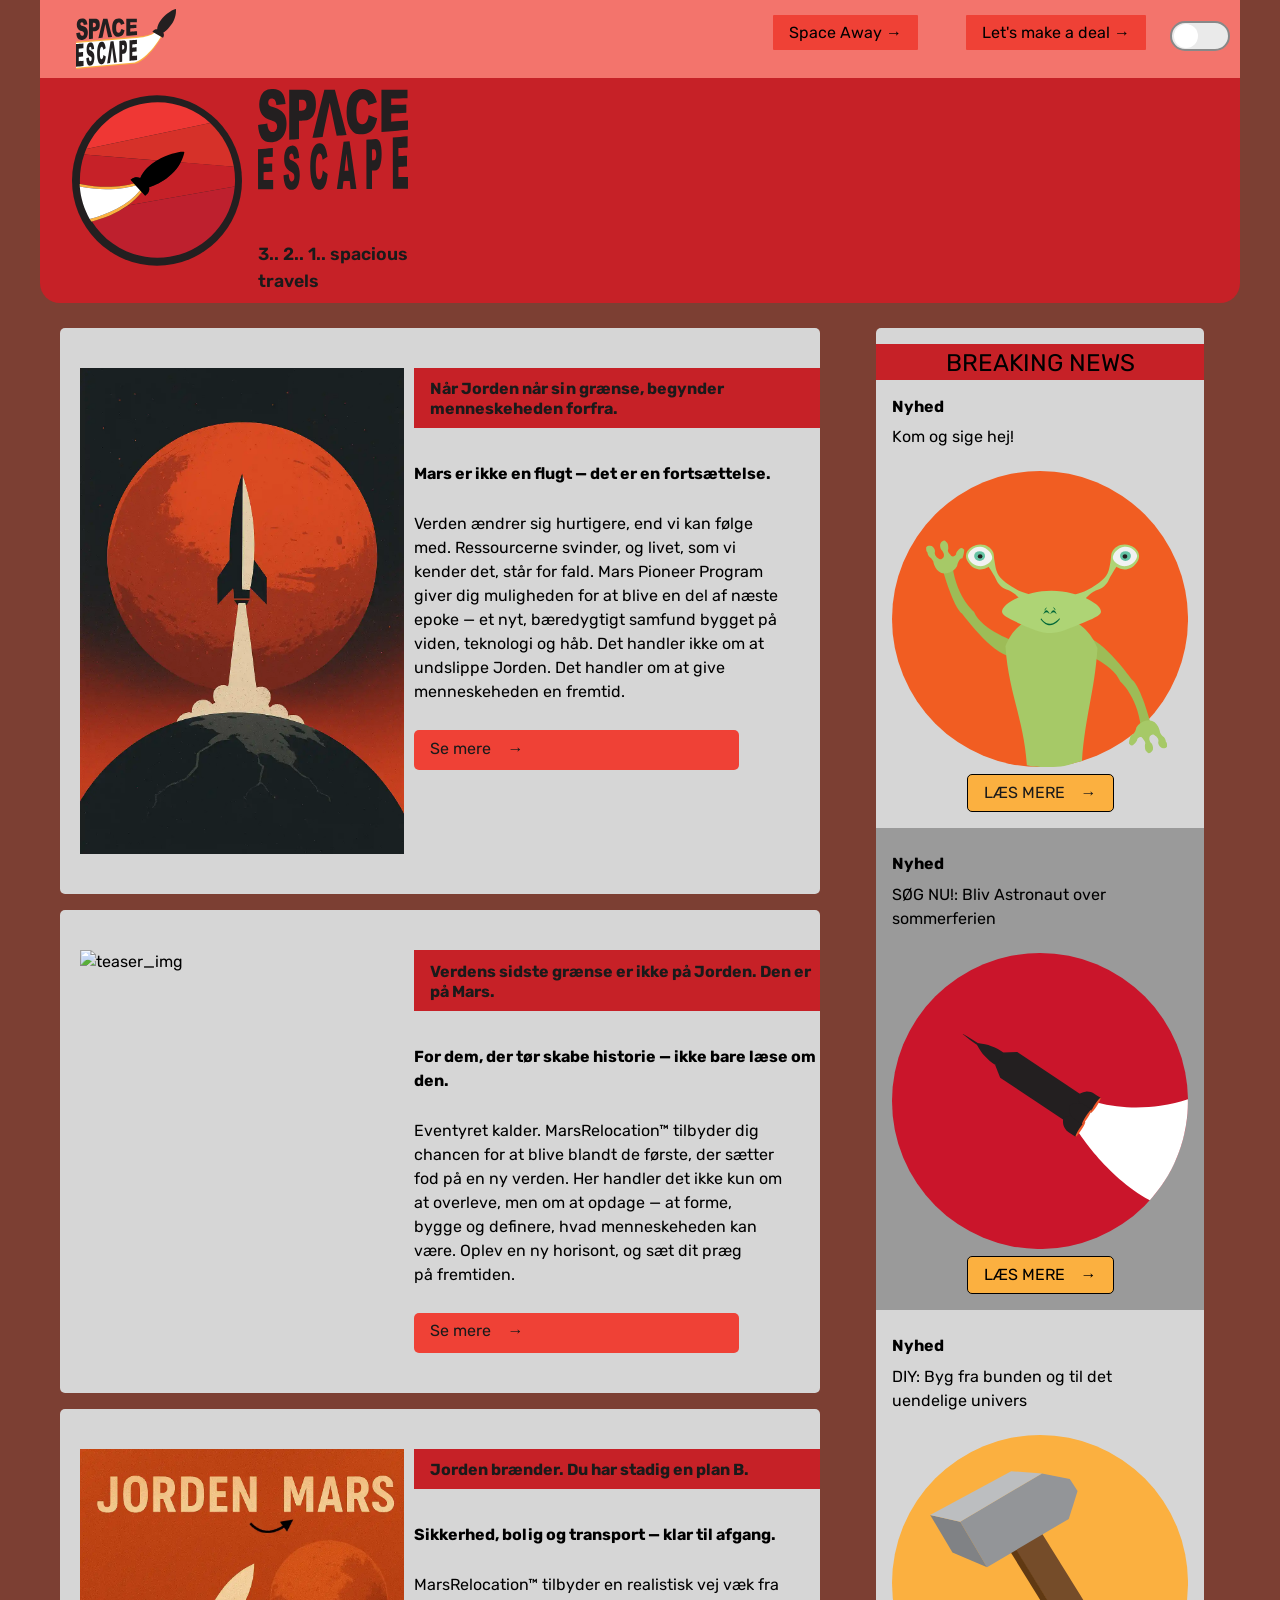
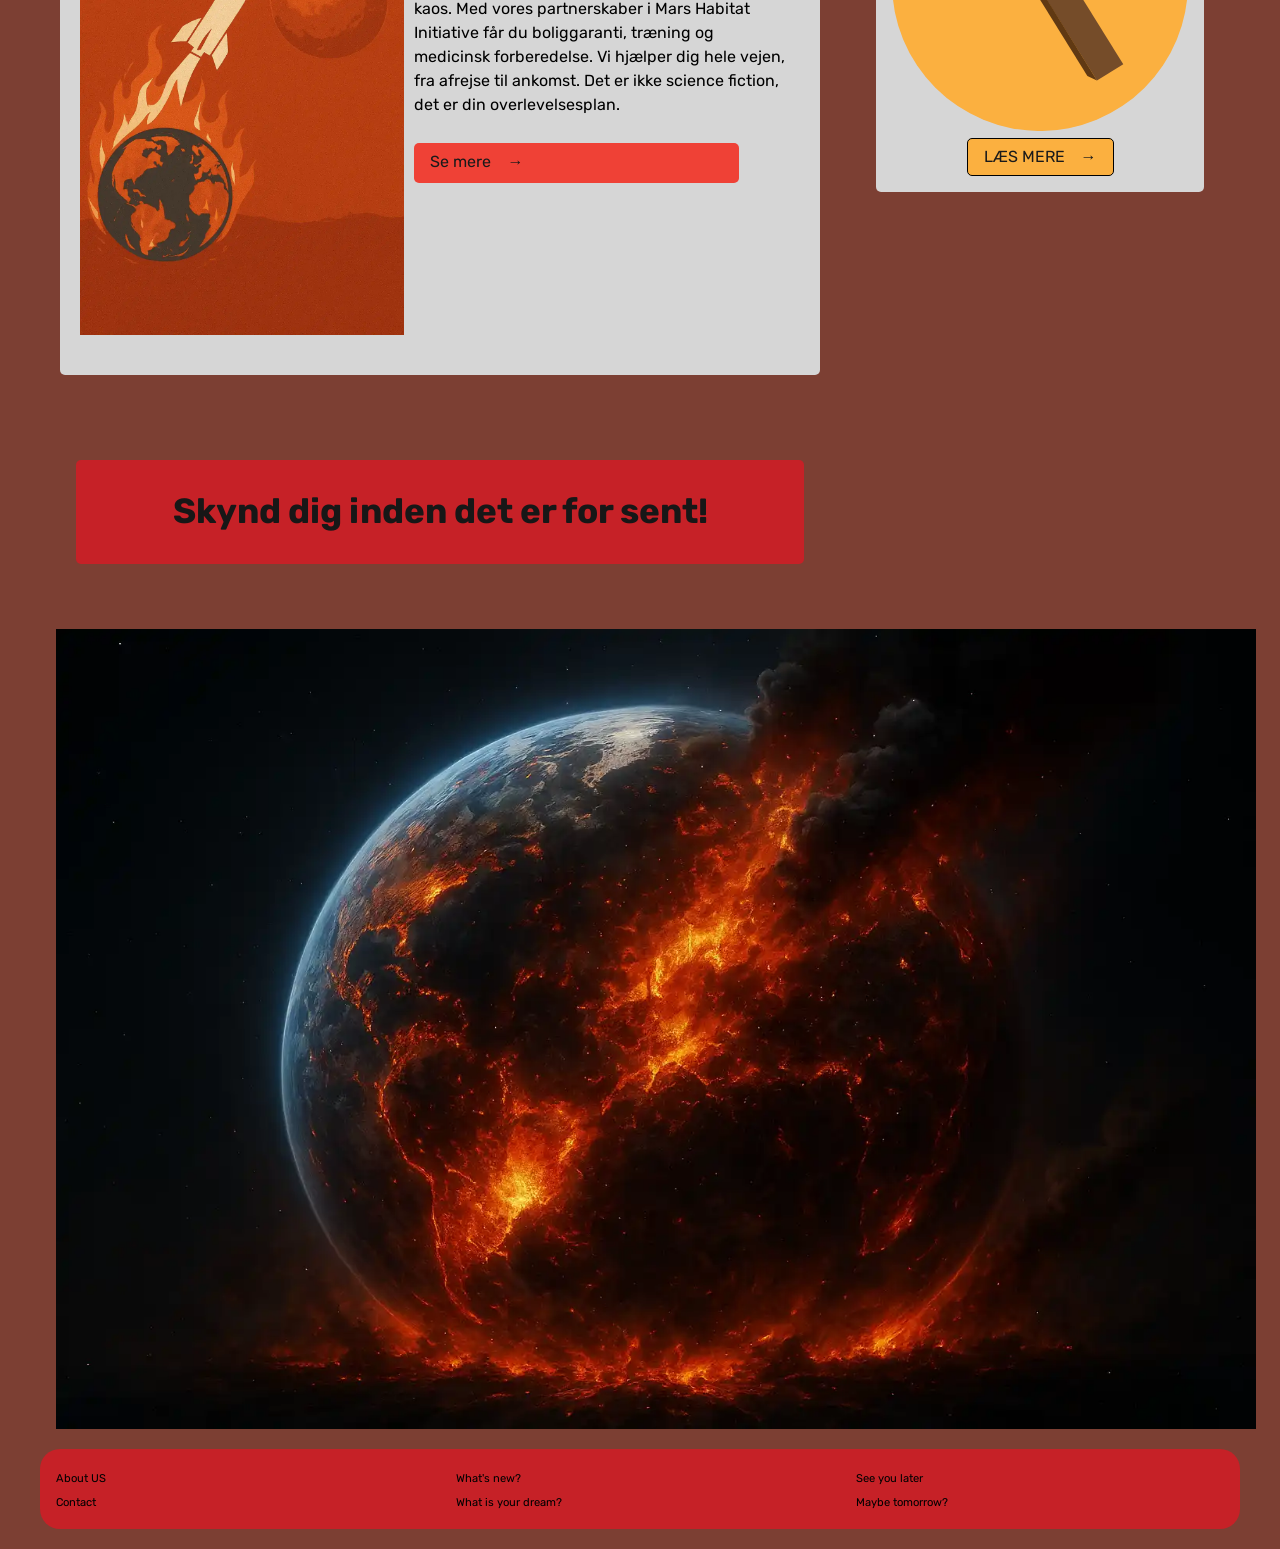
==== commit 51cf8d55: "finish_space" ====
--- a/index.html
+++ b/index.html
@@ -15,6 +15,14 @@
   <link rel="stylesheet" href="css/infographic.css">
   <link rel="icon" type="image/png" href="img/fav.png" />
   <title>Emergency Site</title>
+  <link rel="shortcut icon" href="favicon.ico" type="image/x-icon">
+
+  <link rel="apple-touch-icon" sizes="180x180" href="image/favicon.ico">
+  <link rel="icon" type="image/png" sizes="32x32" href="image/favicon.ico">
+  <link rel="icon" type="image/png" sizes="16x16" href="image/favicon.ico">
+  <link rel="manifest" href="image/favicon.ico">
+
+  <meta name="robots" content="noindex" />
 </head>
 
 <body id="frontpage">
@@ -113,7 +121,7 @@
       <article class="news_card">
         <h3>Nyhed</h3>
         <p>Kom og sige hej!</p>
-        <img src="img/Man-mars.svg" alt="news_img" id="liv_mars" />
+        <img src="img/Spaceman.svg" alt="news_img" id="liv_mars" />
 
         <button class="cta_btn" popovertarget="popup">LÆS MERE</button>
 
@@ -124,7 +132,7 @@
             relationer med både
             nye og gamle beboere, fx Fjong som har boet og været med til at starte bo-fællesskabet mellem os og
             Mars-boerne.</p>
-          <img src="img/Man-mars.svg" alt="">
+          <img src="img/Spaceman.svg" alt="">
 
         </div>
 
@@ -133,16 +141,16 @@
       <article class="news_card">
         <h3>Nyhed</h3>
         <p>SØG NU!: Bliv Astronaut over sommerferien</p>
-        <img src="img/spaceship.svg" alt="news_img" />
-
-        <button class="cta_btn" popovertarget="popup">LÆS MERE</button>
-
-        <div popover id="popup">
-          <button id="close_btn" popovertarget="popup">LUK</button>
+        <img src="img/Spaceship.svg" alt="news_img" />
+
+        <button class="cta_btn" popovertarget="popup1">LÆS MERE</button>
+
+        <div popover id="popup1">
+          <button id="close_btn" popovertarget="popup1">LUK</button>
           <h2>Universet venter, tage dit næster skidt mod vores nye civilisation.</h2>
           <p>Bliv en af de første Astronauter til at sætte fod på Mars' røde overflade, søg optagelse nu og bliv flyve
             klar efter sommerferien.</p>
-          <img src="img/Logo_space.svg" alt="">
+          <img src="img/Spaceship.svg" alt="">
 
         </div>
 
@@ -150,9 +158,19 @@
 
       <article class="news_card">
         <h3>Nyhed</h3>
-        <p>Lorem ipsum dolor sit, sed minima asperiores.</p>
+        <p>DIY: Byg fra bunden og til det uendelige univers</p>
         <img src="img/DIYrocket.svg" alt="news_img" />
-        <a class="cta_btn" href="">Læs mere</a>
+
+        <button class="cta_btn" popovertarget="popup2">LÆS MERE</button>
+
+        <div popover id="popup2">
+          <button id="close_btn" popovertarget="popup2">LUK</button>
+          <h2>Universet venter, tage dit næster skidt mod vores nye civilisation.</h2>
+          <p>Bliv en af de første Astronauter til at sætte fod på Mars' røde overflade, søg optagelse nu og bliv flyve
+            klar efter sommerferien.</p>
+          <img src="img/DIYrocket.svg" alt="">
+
+        </div>
       </article>
 
     </section>
@@ -165,30 +183,26 @@
   </main>
 
   <footer>
-    <nav class="some">
-      <ul>
-        <li><a href="">link</a></li>
-        <li><a href="">link</a></li>
-        <li><a href="">link</a></li>
-        <li><a href="">link</a></li>
-      </ul>
-    </nav>
-    <nav class="another">
-      <ul>
-        <li><a href="">link</a></li>
-        <li><a href="">link</a></li>
-        <li><a href="">link</a></li>
-        <li><a href="">link</a></li>
-      </ul>
-    </nav>
-    <nav class="yetanother">
-      <ul>
-        <li><a href="">link</a></li>
-        <li><a href="">link</a></li>
-        <li><a href="">link</a></li>
-        <li><a href="">link</a></li>
-      </ul>
-    </nav>
+    <div class="foot_color">
+      <nav class="some">
+        <ul>
+          <li><a href="">About US</a></li>
+          <li><a href="">Contact</a></li>
+        </ul>
+      </nav>
+      <nav class="another">
+        <ul>
+          <li><a href="">What's new?</a></li>
+          <li><a href="">What is your dream?</a></li>
+        </ul>
+      </nav>
+      <nav class="yetanother">
+        <ul>
+          <li><a href="">See you later</a></li>
+          <li><a href="">Maybe tomorrow?</a></li>
+        </ul>
+      </nav>
+    </div>
   </footer>
   <script src="js/burger.js"></script>
   <script src="js/dialog.js"></script>
--- a/css/custom.css
+++ b/css/custom.css
@@ -74,11 +74,11 @@
 
   /* Headlines og rubrik */
   --font-h1-size: 3rem;
-  --font-sub1-size: 1rem;
+  --font-sub1-size: 1.1rem;
   --font-h2-size: 1rem;
-  --font-h3-size: 1rem;
+  --font-h3-size: 1.5rem;
   --color-headline-bg: #c62127;
-  --color-headline-text-page: #d6d6d6;
+  --color-headline-text-page: #000000;
 
   /* Tekst */
   --color-text: #000;
--- a/css/layout.css
+++ b/css/layout.css
@@ -31,7 +31,12 @@
   background-color: #d6d6d6;
   border-radius: 20px;
   padding: 20px;
-  padding-bottom: 100px;
+  padding-bottom: 20px;
+}
+
+.rumrejse_3 {
+  display: grid;
+  grid-template-columns: 1fr 1fr 1fr;
 }
 
 /* LAYOUT FOR HEADER AND FOOTER */
--- a/css/cards.css
+++ b/css/cards.css
@@ -25,6 +25,7 @@
 .daily_text .cta_btn {
   justify-self: left;
   width: 80%;
+  height: 40px;
 }
 .daily_img {
   width: 100%;
@@ -127,10 +128,28 @@
   }
 }
 
+#popup1 {
+  max-width: 90vh;
+  opacity: 1;
+  transition: 3s;
+  img {
+    max-width: 400px;
+    place-self: center;
+    padding-bottom: 20px;
+  }
+}
+
+#popup2 {
+  max-width: 90vh;
+  opacity: 1;
+  transition: 3s;
+  img {
+    max-width: 400px;
+    place-self: center;
+    padding-bottom: 20px;
+  }
+}
 /* NEWS */
-
-#liv_mars {
-}
 
 /*** register ***/
 label {
@@ -259,3 +278,14 @@
   display: grid;
   gap: 0.5rlh;
 }
+
+/*** Footer ***/
+.foot_color {
+  display: grid;
+  grid-template-columns: 1fr 1fr 1fr;
+  grid-column: 1/4;
+  background-color: #c62127;
+  border-radius: 20px;
+  margin-top: 20px;
+  margin-bottom: 20px;
+}
